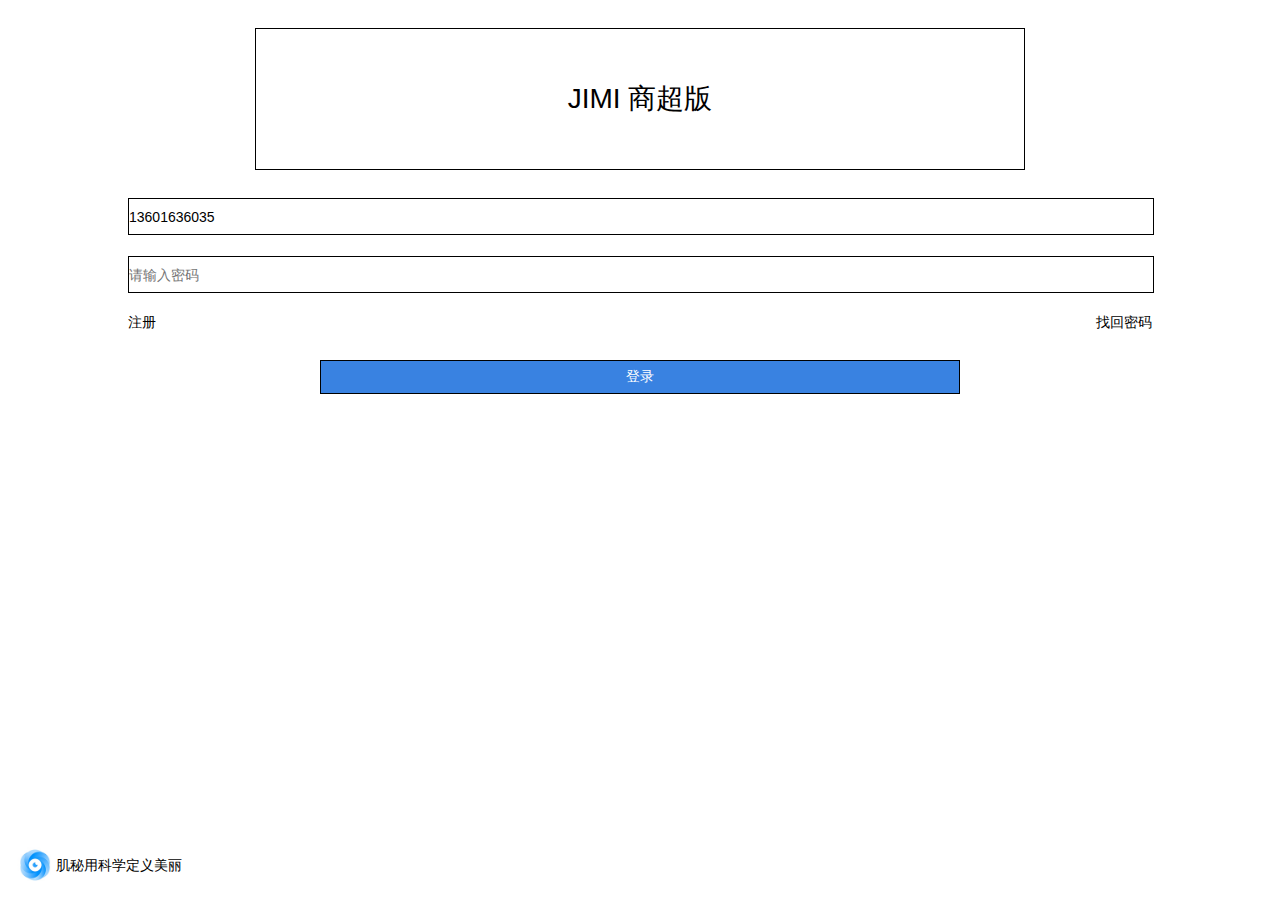
==== login.html @ e85bee16 "aaa" ====
<!DOCTYPE html>
<html>
<head lang="en">
    <meta charset="UTF-8">
    <meta name="viewport"
          content="width=device-width,initial-scale=1.0,maximum-scale=1.0,minimum-scale=1.0,user-scalable=no"/>
    <link rel="stylesheet" href="css/main.css"/>
    <link rel="stylesheet" href="css/component.css"/>
    <style type="text/css">
        .loginheader {
            border: 1px solid #000;
            width: 60%;
            height: 10rem;
            text-align: center;
            font-size: 2rem;
            line-height: 10rem;
            margin: 2rem auto;
        }

        .inputCon {
            /*border: 1px solid #000;*/
            width: 80%;
            margin: 1rem auto;
        }

        .inputCon input {
            display: block;
            border: 1px solid #000;
            width: 100%;
            margin-bottom: 1.5rem;
            height: 2.5rem;
        }

        .register {
            float: left;
        }

        .findPwd {
            float: right;
        }

        .login {
            border: 1px solid #000;
            text-align: center;
            box-sizing: border-box;
            padding: 0.5rem 0;
            width: 50%;
            margin: 2rem auto;
        }

        .bottomLogo {
            position: absolute;
            bottom: 1rem;
            left: 1rem;
            height: 3rem;
            /*border: 1px solid #000;*/
        }

        .bottomLogo img {
            height: 3rem;
            width: 3rem;
        }
    </style>
    <title>登录</title>
</head>
<body>
<div class="loginheader">JIMI 商超版</div>
<div class='inputCon'>
    <input class='input' type="number" placeholder="请输入手机号" value="13601636035"/>
    <input class='input' type="password" placeholder="请输入密码"/>

    <div><span class='register'>注册</span><span class='findPwd'>找回密码</span></div>
    <div style='clear: both'></div>
</div>

<div class='login normalBtn'>登录</div>
<div class='bottomLogo'>
    <img src="img/logo.jpg"/><span style='line-height: 3rem'>肌秘用科学定义美丽</span>
</div>
<script src="http://apps.bdimg.com/libs/jquery/2.1.1/jquery.min.js"></script>
<script src='js/tool/response.js'></script>
<script src='js/controller/controller.js'></script>
<script src='js/tool/fastclick.js'></script>
<script src='js/tool/md5.js'></script>
<script src='js/constant/jimiHost.js'></script>
<script>
    $(function () {
        FastClick.attach(document.body);

        //jqObj.............................
        var $inputCon = $('.inputCon');
        var $bottomLogo = $('.bottomLogo');

        //bindEvent..........................
        $inputCon.find('input').focus(function () {
            $bottomLogo.hide();
        }).blur(function () {
            $bottomLogo.show();
        })

        $('.login').click(function () {
                    var moblie = $inputCon.find('input').eq(0).val()
                    var pwdValueBeforeMD5 = $inputCon.find('input').eq(1).val()
                    if (moblie == '') {
                        alert('手机号不能为空');
                        return;
                    }
                    if (!(/^1\d{10}$/.test(moblie))) {
                        alert("手机号码格式不正确");
                        return;
                    }
                    if (pwdValueBeforeMD5 == '') {
                        alert('密码不能为空');
                        return;
                    }

                    controller.login({
                        pwd: MD5(pwdValueBeforeMD5),
                        mobile: moblie
                    }, function (json) {
                        console.log(JSON.stringify(json));

                        if (json.success == 1) {
                            localStorage.setItem('id', json.id);
                            if (json.ifInited == 1) {
                                window.location.href = 'shopDetail.html';
                            }
                            else if (json.ifInited == 0) {
                                window.location.href = 'marketInit.html';
                            }
                        } else if (json.success == 0) {
                            alert(json.message);
                        }
                    });


                }
        )

        $('.register').click(function () {
            window.location.href = 'register.html';
        })

    })
</script>
</body>
</html>
---- css/main.css ----
* {
    padding: 0;
    margin: 0;
    text-decoration: none;
    list-style: none;
    font: 14px '微软雅黑';
	font-family:"PingFang SC","Helvetica Neue",Helvetica,Arial,"Hiragino Sans GB","Microsoft Yahei","微软雅黑",STHeiti,"华文细黑",sans-serif;
    /**/
    -webkit-touch-callout: none;
    -webkit-tap-highlight-color: rgba(0, 0, 0, 0);
    -webkit-highlight: none;
    -webkit-text-size-adjust: none;

    -webkit-user-select: none;
    -ms-user-select: none;
    user-select: none;

    -webkit-overflow-scrolling: touch;
}

input, button, select, textarea {
    outline: 0 none;
    border: 0px;
    -webkit-appearance: none;
    -moz-appearance: none;
    appearance: none;

    -webkit-user-select: text;
    -ms-user-select: text;
    user-select: text;
}

body {
    box-sizing: border-box;
}

img {
    /*display: block;*/
    /*去掉底部白边*/
    /*position: relative;*/
    /*display: block;*/
    vertical-align: top;
}

a {
    color: rgb(4, 124, 255);
}
---- css/component.css ----
.normalBtn {
    color: white;
    background: #3982e1;
}
.disableBtn{
    background: #c5c5c5;
    color: #555555;
}
.controlHeader{
    height: 4rem;
    border-bottom: 1px solid #000;
}

.controlHeader .back{
    float: left;
    line-height: 4rem;
    padding: 0 1rem;
}
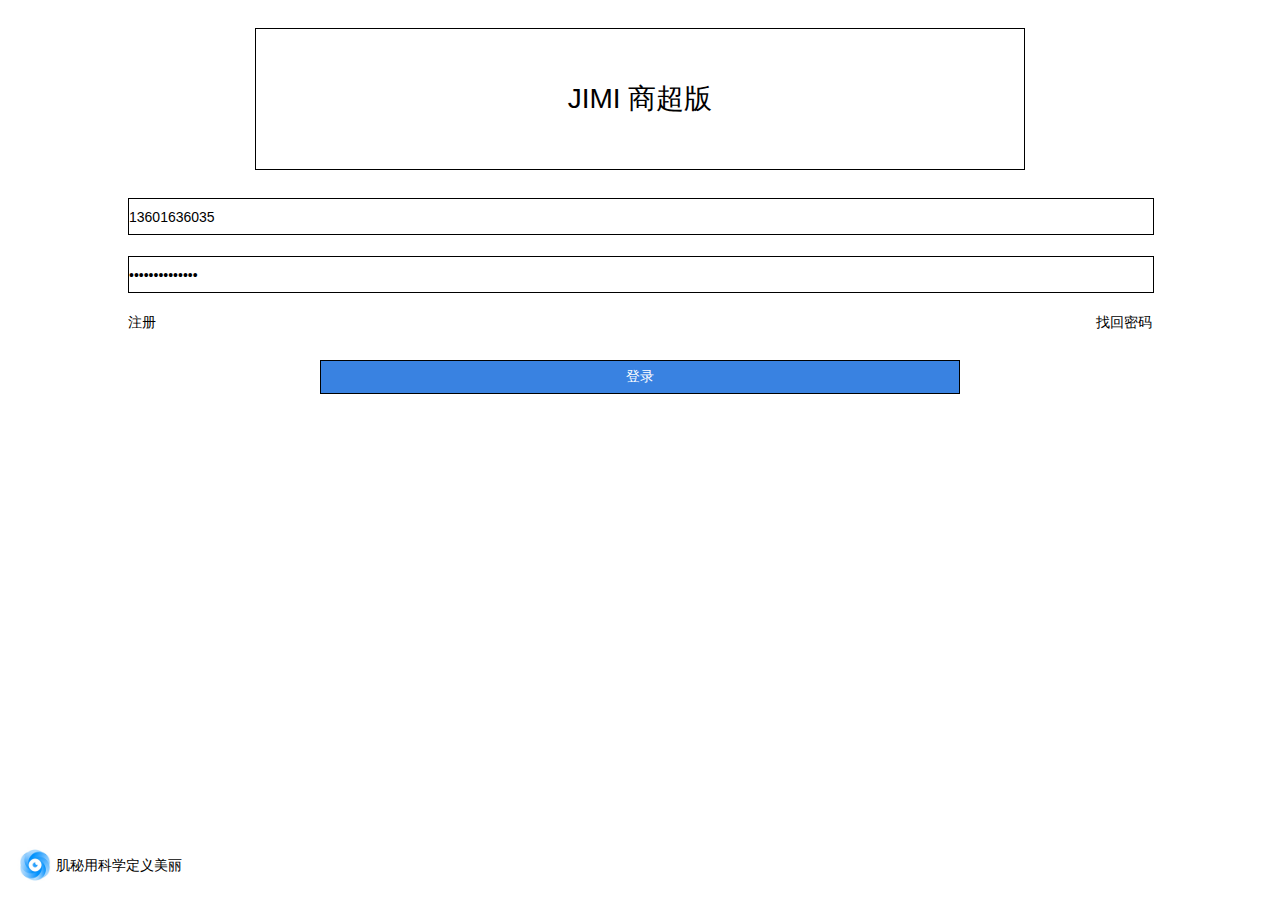
==== commit c8544120: "aaa" ====
--- a/login.html
+++ b/login.html
@@ -67,7 +67,7 @@
 <div class="loginheader">JIMI 商超版</div>
 <div class='inputCon'>
     <input class='input' type="number" placeholder="请输入手机号" value="13601636035"/>
-    <input class='input' type="password" placeholder="请输入密码"/>
+    <input class='input' type="password" placeholder="请输入密码" value='bbc46219272255'/>
 
     <div><span class='register'>注册</span><span class='findPwd'>找回密码</span></div>
     <div style='clear: both'></div>
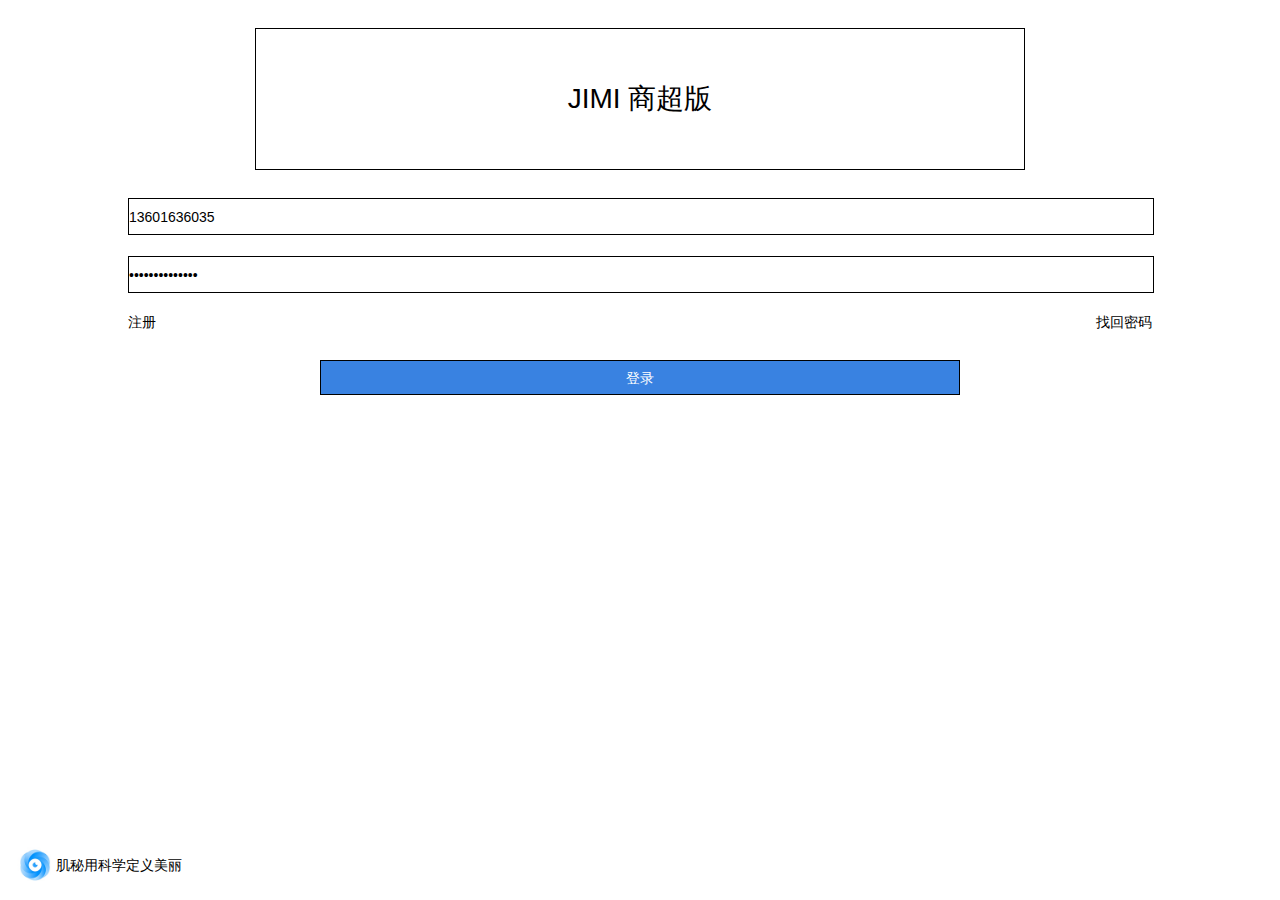
==== commit 2e08f181: "aaa" ====
--- a/login.html
+++ b/login.html
@@ -41,9 +41,7 @@
 
         .login {
             border: 1px solid #000;
-            text-align: center;
             box-sizing: border-box;
-            padding: 0.5rem 0;
             width: 50%;
             margin: 2rem auto;
         }
@@ -121,7 +119,7 @@
                         console.log(JSON.stringify(json));
 
                         if (json.success == 1) {
-                            localStorage.setItem('id', json.id);
+                            localStorage.setItem('uid', json.id);
                             if (json.ifInited == 1) {
                                 window.location.href = 'shopDetail.html';
                             }
--- a/css/component.css
+++ b/css/component.css
@@ -1,10 +1,16 @@
 .normalBtn {
     color: white;
     background: #3982e1;
+    text-align: center;
+    height: 2.5rem;
+    line-height: 2.5rem;
 }
 .disableBtn{
     background: #c5c5c5;
     color: #555555;
+    text-align: center;
+    height: 2.5rem;
+    line-height: 2.5rem;
 }
 .controlHeader{
     height: 4rem;
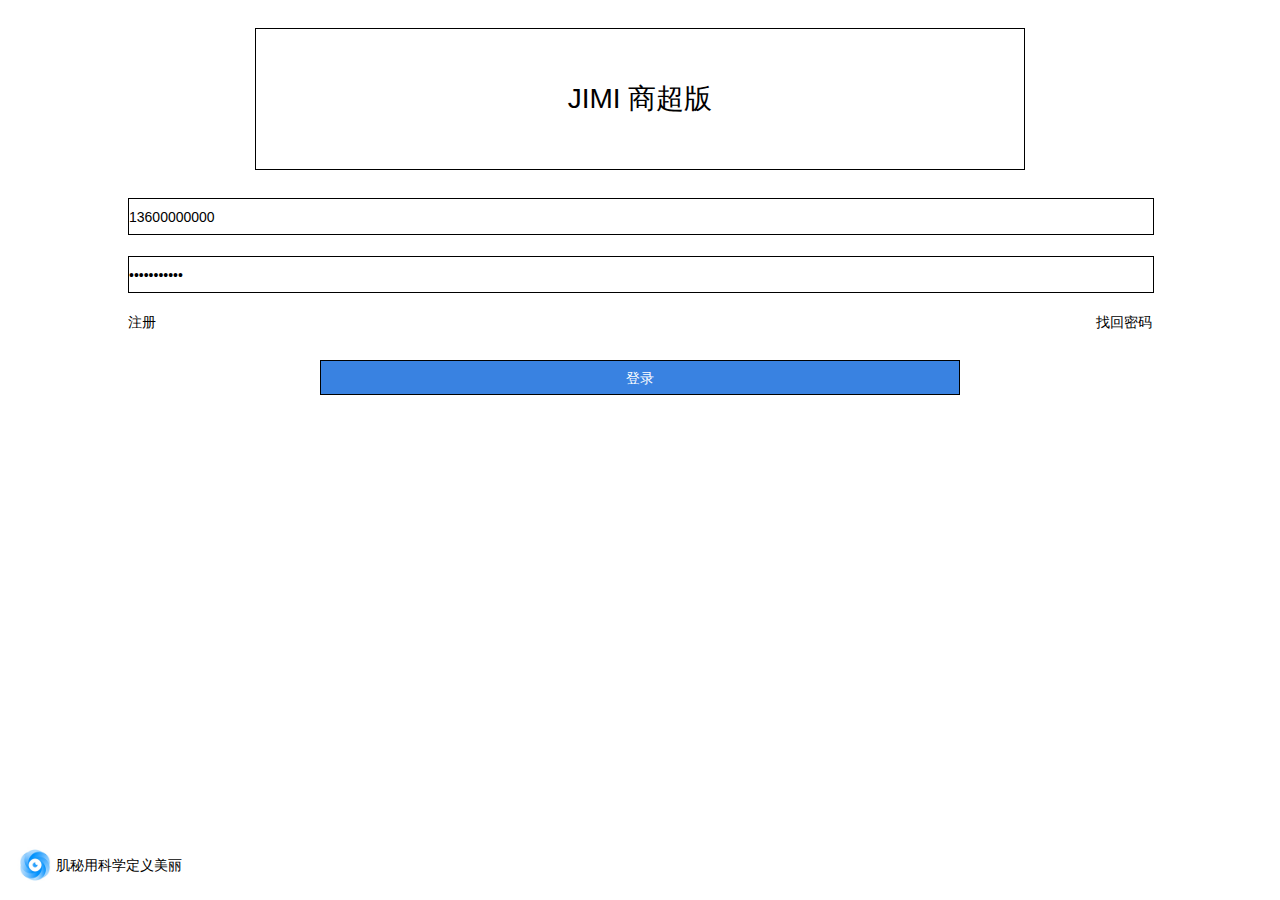
==== commit 4d8483d3: "aaa" ====
--- a/login.html
+++ b/login.html
@@ -64,8 +64,8 @@
 <body>
 <div class="loginheader">JIMI 商超版</div>
 <div class='inputCon'>
-    <input class='input' type="number" placeholder="请输入手机号" value="13601636035"/>
-    <input class='input' type="password" placeholder="请输入密码" value='bbc46219272255'/>
+    <input class='input' type="number" placeholder="请输入手机号" value="13600000000"/>
+    <input class='input' type="password" placeholder="请输入密码" value='13600000000'/>
 
     <div><span class='register'>注册</span><span class='findPwd'>找回密码</span></div>
     <div style='clear: both'></div>
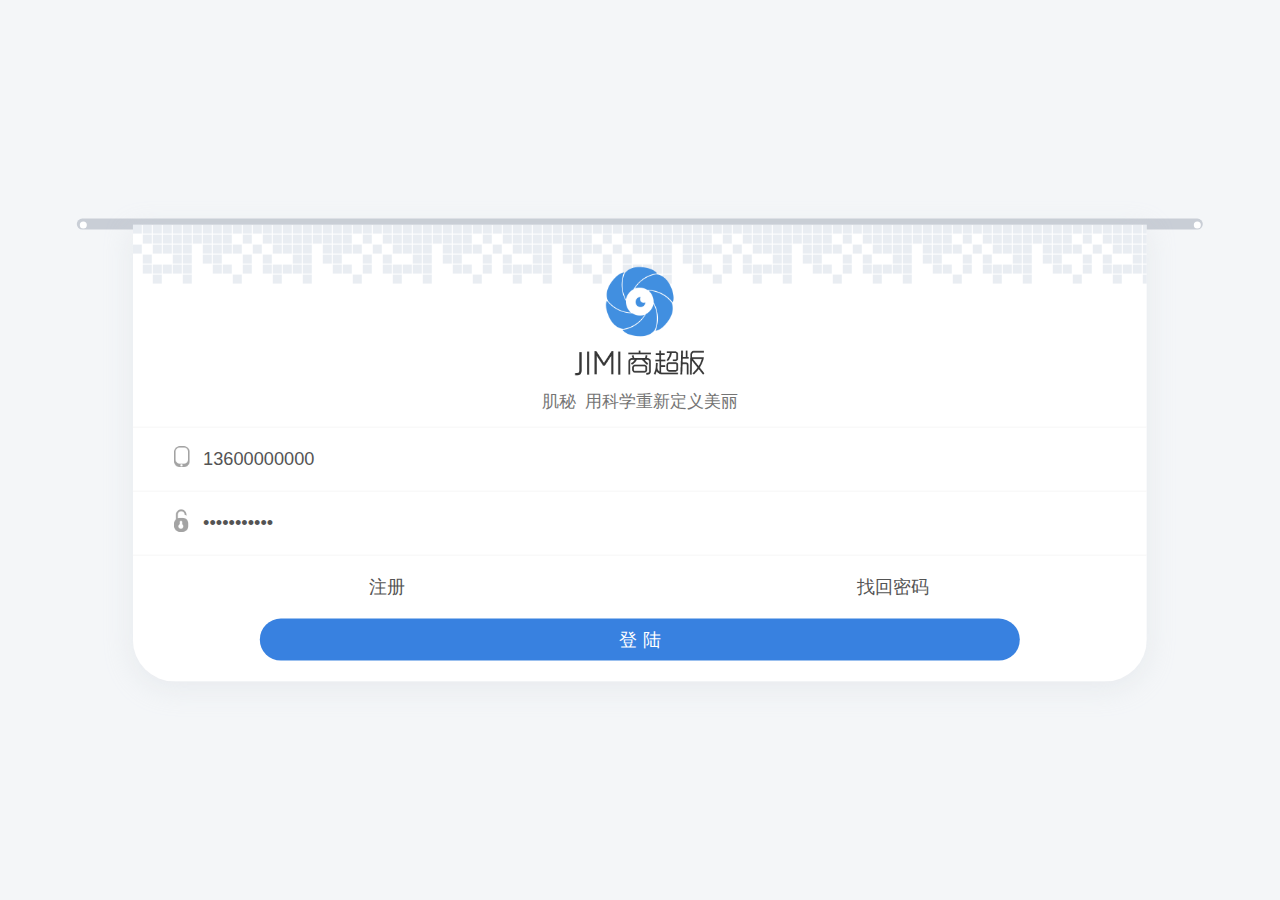
==== commit f1c824f4: "aaa" ====
--- a/login.html
+++ b/login.html
@@ -7,74 +7,140 @@
     <link rel="stylesheet" href="css/main.css"/>
     <link rel="stylesheet" href="css/component.css"/>
     <style type="text/css">
-        .loginheader {
-            border: 1px solid #000;
-            width: 60%;
-            height: 10rem;
+        body {
+            background: #f4f6f8;
+        }
+
+        .container {
+            position: absolute;
+            overflow: auto;
+            top: 0;
+            left: 0;
+            width: 100%;
+            height: 100%;
+        }
+
+        .conCenter {
+            /*border: 1px solid #000;*/
+            position: absolute;
+            width: 88%;
+            left: 50%;
+            top: 50%;
+            -webkit-transform: translateY(-50%) translateX(-50%);
+            transform: translateY(-50%) translateX(-50%);
+        }
+
+        .cloth {
+            box-sizing: border-box;
+            padding: 2rem 0 1.5rem;
+            margin-top: -0.4rem;
+            width: 90%;
+            margin-left: 5%;
+            background: #fff url(img/login/sp_bgimg.png) 0 0 repeat-x;
+            border-bottom-right-radius: 3rem;
+            border-bottom-left-radius: 3rem;
+            position: relative;
+            box-shadow: 0 0.4rem 2rem rgba(202, 208, 216, 0.3);
+        }
+
+        .logoImg {
+            margin: 1rem auto;
+            height: 5rem;
+        }
+
+        .logoText {
+            margin: 1rem auto;
+            height: 1.8rem;
+        }
+
+        .row {
+            border-top: 1px solid #f6f6f6;
+            height: 4.5rem;
+        }
+
+        #phone {
+            background: url(img/login/si_icon01.png) 2.5rem 1.1rem no-repeat;
+        }
+
+        #pwd {
+            background: url(img/login/si_icon02.png) 2.5rem 1.1rem no-repeat;
+        }
+
+        #phone, #pwd {
+            width: 100%;
+            height: 4.5rem;
+            border: none;
+            text-indent: 5rem;
+            font-size: 1.3rem;
+            color: #545454;
+            background-size: auto 2rem;
+        }
+
+        .row span {
+            width: 50%;
+            display: inline-block;
             text-align: center;
-            font-size: 2rem;
-            line-height: 10rem;
-            margin: 2rem auto;
-        }
-
-        .inputCon {
-            /*border: 1px solid #000;*/
-            width: 80%;
-            margin: 1rem auto;
-        }
-
-        .inputCon input {
-            display: block;
-            border: 1px solid #000;
-            width: 100%;
-            margin-bottom: 1.5rem;
-            height: 2.5rem;
-        }
-
-        .register {
-            float: left;
-        }
-
-        .findPwd {
-            float: right;
-        }
-
-        .login {
-            border: 1px solid #000;
-            box-sizing: border-box;
-            width: 50%;
-            margin: 2rem auto;
-        }
-
-        .bottomLogo {
-            position: absolute;
-            bottom: 1rem;
-            left: 1rem;
+            line-height: 4.5rem;
+            font-size: 1.3rem;
+            color: #545454;
+        }
+
+        #login {
+            width: 75%;
+            margin: 0rem auto;
+            font-size: 1.3rem;
             height: 3rem;
-            /*border: 1px solid #000;*/
-        }
-
-        .bottomLogo img {
-            height: 3rem;
-            width: 3rem;
-        }
+            line-height: 3rem;
+
+        }
+
+        .ajax {
+            text-align: center;
+            border-top: 1px solid #f6f6f6;
+            padding: 4rem 0;
+            font-size: 1.2rem;
+            line-height: 2rem;
+        }
+
+        .ajax img {
+            width: 1.5rem;
+            margin: 0.5rem auto;
+        }
+
+
     </style>
     <title>登录</title>
 </head>
 <body>
-<div class="loginheader">JIMI 商超版</div>
-<div class='inputCon'>
-    <input class='input' type="number" placeholder="请输入手机号" value="13600000000"/>
-    <input class='input' type="password" placeholder="请输入密码" value='13600000000'/>
-
-    <div><span class='register'>注册</span><span class='findPwd'>找回密码</span></div>
-    <div style='clear: both'></div>
+<div class="container">
+    <!-- 定位中间 -->
+    <div class="conCenter">
+        <div class="nail"></div>
+        <div class="cloth">
+            <div class='ori'>
+                <img class='logoImg' src="img/login/logo_img.png">
+                <img class='logoText' src="img/login/logo_text.png">
+
+                <div style="text-align: center;font-size: 1.2rem;
+    color: #747474;margin: 1rem auto;">肌秘&nbsp&nbsp用科学重新定义美丽
+                </div>
+
+                <div class='row'><input id="phone" type="text" placeholder="请输入手机号" value="13600000000"/></div>
+                <div class='row'><input id="pwd" type="password" placeholder="请输入密码" value="13600000000"/></div>
+                <div class='row'><span id='register'>注册</span><span id='findPwd'>找回密码</span></div>
+                <div class='normalBtn' id="login">登 陆</div>
+            </div>
+
+            <div class="ajax" style="display:none;">
+                <img src="img/login/loading.gif">
+
+                <p>登录中...</p>
+            </div>
+        </div>
+    </div>
 </div>
 
-<div class='login normalBtn'>登录</div>
-<div class='bottomLogo'>
-    <img src="img/logo.jpg"/><span style='line-height: 3rem'>肌秘用科学定义美丽</span>
-</div>
+
 <script src="http://apps.bdimg.com/libs/jquery/2.1.1/jquery.min.js"></script>
 <script src='js/tool/response.js'></script>
 <script src='js/controller/controller.js'></script>
@@ -86,19 +152,15 @@
         FastClick.attach(document.body);
 
         //jqObj.............................
-        var $inputCon = $('.inputCon');
-        var $bottomLogo = $('.bottomLogo');
-
-        //bindEvent..........................
-        $inputCon.find('input').focus(function () {
-            $bottomLogo.hide();
-        }).blur(function () {
-            $bottomLogo.show();
-        })
-
-        $('.login').click(function () {
-                    var moblie = $inputCon.find('input').eq(0).val()
-                    var pwdValueBeforeMD5 = $inputCon.find('input').eq(1).val()
+
+        $login = $('#login');
+        $ori = $('.ori');
+        $ajax = $('.ajax');
+
+        //bindEvent...........................
+        $('#login').click(function () {
+                    var moblie = $('#phone').val()
+                    var pwdValueBeforeMD5 = $('#pwd').val()
                     if (moblie == '') {
                         alert('手机号不能为空');
                         return;
@@ -112,30 +174,35 @@
                         return;
                     }
 
-                    controller.login({
-                        pwd: MD5(pwdValueBeforeMD5),
-                        mobile: moblie
-                    }, function (json) {
-                        console.log(JSON.stringify(json));
-
-                        if (json.success == 1) {
-                            localStorage.setItem('uid', json.id);
-                            if (json.ifInited == 1) {
-                                window.location.href = 'shopDetail.html';
+
+                    $ori.slideUp();
+                    $ajax.slideDown('slow', function () {
+                        controller.login({
+                            pwd: MD5(pwdValueBeforeMD5),
+                            mobile: moblie
+                        }, function (json) {
+                            console.log(JSON.stringify(json));
+                            if (json.success == 1) {
+                                localStorage.setItem('uid', json.id);
+                                if (json.ifInited == 1) {
+                                    //如果该用户已经初始化 跳转到商品详情页
+                                    window.location.href = 'shopDetail.html';
+                                }
+                                else if (json.ifInited == 0) {
+                                    //该用户没有初始化 跳转到初始化页面
+                                    window.location.href = 'marketInit.html';
+                                }
+                            } else if (json.success == 0) {
+                                alert(json.message);
                             }
-                            else if (json.ifInited == 0) {
-                                window.location.href = 'marketInit.html';
-                            }
-                        } else if (json.success == 0) {
-                            alert(json.message);
-                        }
+                        });
                     });
 
 
                 }
         )
 
-        $('.register').click(function () {
+        $('#register').click(function () {
             window.location.href = 'register.html';
         })
 
--- a/css/main.css
+++ b/css/main.css
@@ -38,7 +38,7 @@
     /*display: block;*/
     /*去掉底部白边*/
     /*position: relative;*/
-    /*display: block;*/
+    display: block;
     vertical-align: top;
 }
 
--- a/css/component.css
+++ b/css/component.css
@@ -1,24 +1,70 @@
 .normalBtn {
-    color: white;
-    background: #3982e1;
+    background: #3881e0;
+    color: #fff;
+    border-radius: 1.5rem;
     text-align: center;
     height: 2.5rem;
     line-height: 2.5rem;
 }
-.disableBtn{
+
+.disableBtn {
     background: #c5c5c5;
     color: #555555;
     text-align: center;
+    border-radius: 1.5rem;
     height: 2.5rem;
     line-height: 2.5rem;
 }
-.controlHeader{
-    height: 4rem;
+
+.controlHeader {
+    height: 3rem;
+    line-height: 3rem;
     border-bottom: 1px solid #000;
 }
 
-.controlHeader .back{
+.controlHeader .back {
     float: left;
-    line-height: 4rem;
+    line-height: 3rem;
     padding: 0 1rem;
-}+}
+
+.floatBtn {
+    position: fixed;
+    border: 1px solid #000;
+    height: 5rem;
+    line-height: 5rem;
+    text-align: center;
+    width: 5rem;
+    border-radius: 50%;
+    background: lightblue;
+    top: 50%;
+    right: 5%;
+}
+
+
+/*�ܸ�*/
+.nail {
+    height: 0.8rem;
+    background: #c9ced6;
+    -webkit-border-radius: 0.4rem;
+    border-radius: 0.4rem;
+    position: relative;
+}
+
+.nail:before, .nail:after {
+    content: "";
+    background: white;
+    border-radius: 50%;
+    width: 0.5rem;
+    height: 0.5rem;
+    position: absolute;
+    top: 0.2rem;
+}
+
+.nail:before {
+    left: 0.2rem;
+}
+
+.nail:after {
+    right: 0.2rem;
+}
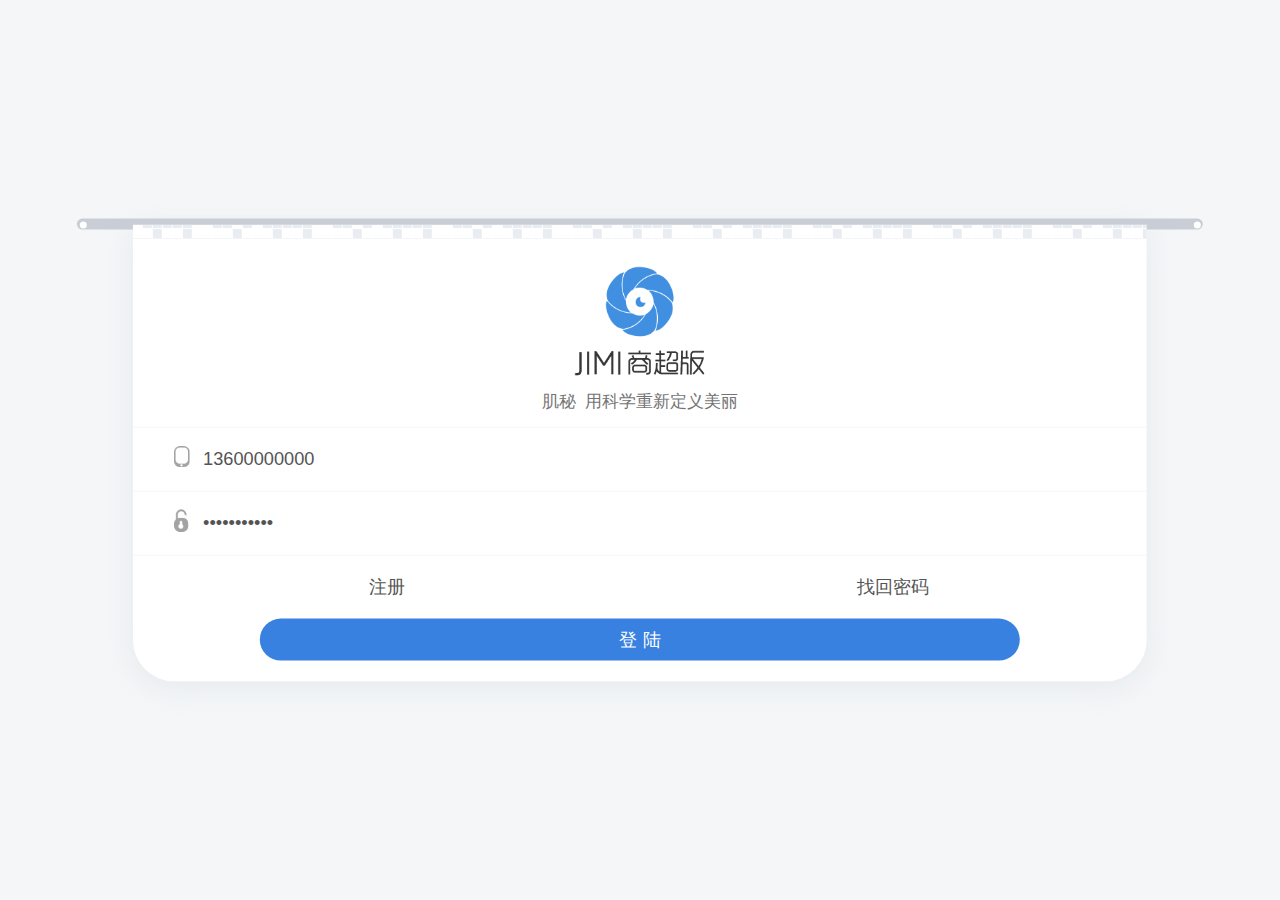
==== commit 2d6f5f67: "aaa" ====
--- a/login.html
+++ b/login.html
@@ -36,11 +36,8 @@
             margin-top: -0.4rem;
             width: 90%;
             margin-left: 5%;
-            background: #fff url(img/login/sp_bgimg.png) 0 0 repeat-x;
-            border-bottom-right-radius: 3rem;
-            border-bottom-left-radius: 3rem;
             position: relative;
-            box-shadow: 0 0.4rem 2rem rgba(202, 208, 216, 0.3);
+
         }
 
         .logoImg {
@@ -89,9 +86,6 @@
             width: 75%;
             margin: 0rem auto;
             font-size: 1.3rem;
-            height: 3rem;
-            line-height: 3rem;
-
         }
 
         .ajax {
@@ -116,7 +110,7 @@
     <!-- 定位中间 -->
     <div class="conCenter">
         <div class="nail"></div>
-        <div class="cloth">
+        <div class="cloth toiletPaper">
             <div class='ori'>
                 <img class='logoImg' src="img/login/logo_img.png">
                 <img class='logoText' src="img/login/logo_text.png">
@@ -177,25 +171,28 @@
 
                     $ori.slideUp();
                     $ajax.slideDown('slow', function () {
-                        controller.login({
-                            pwd: MD5(pwdValueBeforeMD5),
-                            mobile: moblie
-                        }, function (json) {
-                            console.log(JSON.stringify(json));
-                            if (json.success == 1) {
-                                localStorage.setItem('uid', json.id);
-                                if (json.ifInited == 1) {
-                                    //如果该用户已经初始化 跳转到商品详情页
-                                    window.location.href = 'shopDetail.html';
-                                }
-                                else if (json.ifInited == 0) {
-                                    //该用户没有初始化 跳转到初始化页面
-                                    window.location.href = 'marketInit.html';
-                                }
-                            } else if (json.success == 0) {
-                                alert(json.message);
-                            }
-                        });
+                        controller.direct(
+                                jimiHost,
+                                'login.php',
+                                {
+                                    pwd: MD5(pwdValueBeforeMD5),
+                                    mobile: moblie,
+                                }, function (json) {
+                                    console.log(JSON.stringify(json));
+                                    if (json.success == 1) {
+                                        localStorage.setItem('uid', json.id);
+                                        if (json.ifInited == 1) {
+                                            //如果该用户已经初始化 跳转到商品详情页
+                                            window.location.href = 'shopDetail.html';
+                                        }
+                                        else if (json.ifInited == 0) {
+                                            //该用户没有初始化 跳转到初始化页面
+                                            window.location.href = 'marketInit.html';
+                                        }
+                                    } else if (json.success == 0) {
+                                        alert(json.message);
+                                    }
+                                });
                     });
 
 
--- a/css/main.css
+++ b/css/main.css
@@ -41,7 +41,3 @@
     display: block;
     vertical-align: top;
 }
-
-a {
-    color: rgb(4, 124, 255);
-}--- a/css/component.css
+++ b/css/component.css
@@ -3,8 +3,8 @@
     color: #fff;
     border-radius: 1.5rem;
     text-align: center;
-    height: 2.5rem;
-    line-height: 2.5rem;
+    height:3rem;
+    line-height: 3rem;
 }
 
 .disableBtn {
@@ -12,9 +12,11 @@
     color: #555555;
     text-align: center;
     border-radius: 1.5rem;
-    height: 2.5rem;
-    line-height: 2.5rem;
+    height:3rem;
+    line-height:3rem;
 }
+
+
 
 .controlHeader {
     height: 3rem;
@@ -68,3 +70,11 @@
 .nail:after {
     right: 0.2rem;
 }
+
+/**/
+.toiletPaper{
+    background: #fff url(../img/login/sp_bgimg.png) 0 -3.25rem repeat-x;
+    border-bottom-right-radius: 3rem;
+    border-bottom-left-radius: 3rem;
+    box-shadow: 0 0.4rem 2rem rgba(202, 208, 216, 0.3);
+}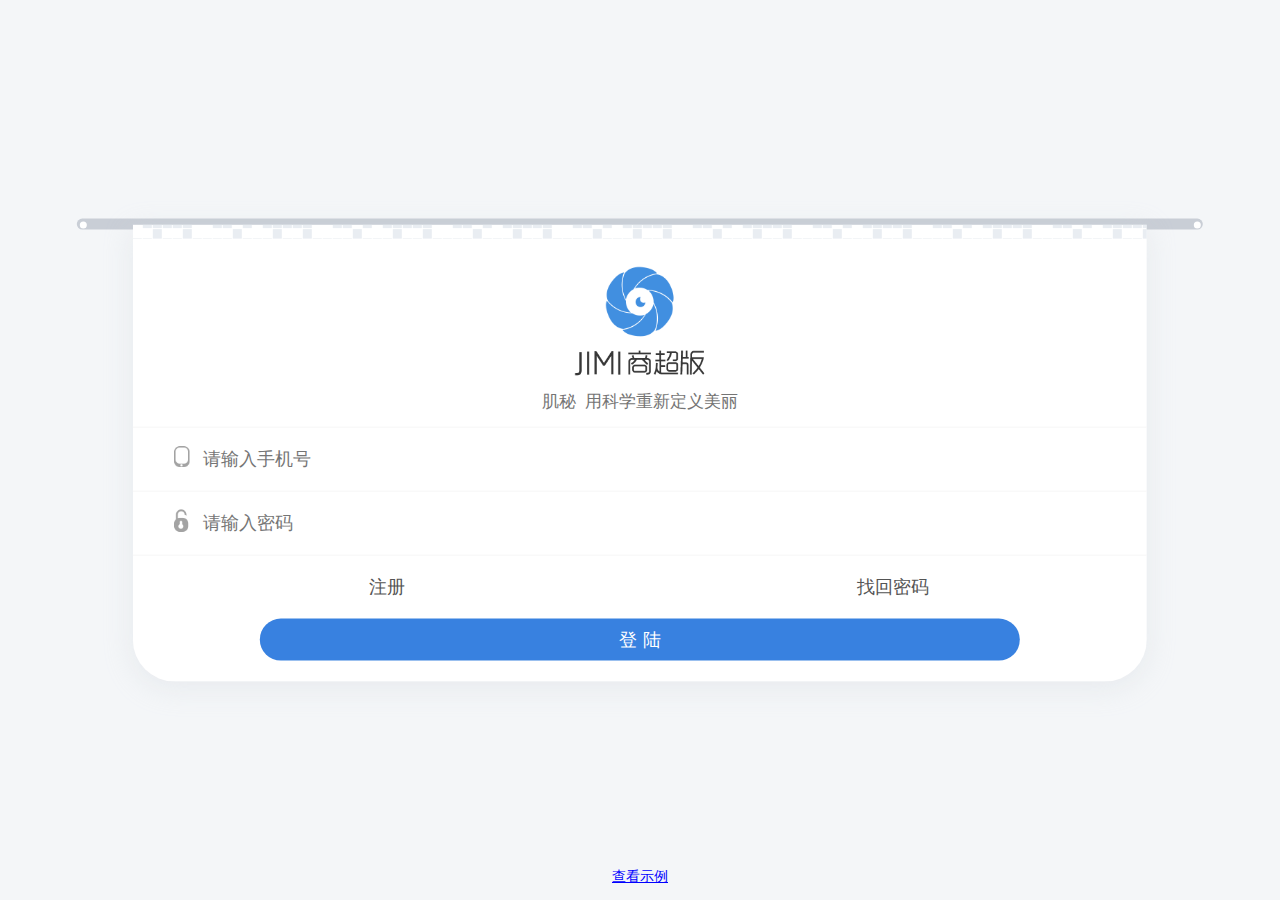
==== commit 734627ff: "aaa" ====
--- a/login.html
+++ b/login.html
@@ -101,6 +101,14 @@
             margin: 0.5rem auto;
         }
 
+        #checkDemo {
+            position: absolute;
+            bottom: 1rem;
+            width: 100%;
+            text-align: center;
+            color: blue;
+            text-decoration: underline;
+        }
 
     </style>
     <title>登录</title>
@@ -119,8 +127,8 @@
     color: #747474;margin: 1rem auto;">肌秘&nbsp&nbsp用科学重新定义美丽
                 </div>
 
-                <div class='row'><input id="phone" type="text" placeholder="请输入手机号" value="13600000000"/></div>
-                <div class='row'><input id="pwd" type="password" placeholder="请输入密码" value="13600000000"/></div>
+                <div class='row'><input id="phone" type="text" placeholder="请输入手机号" value=""/></div>
+                <div class='row'><input id="pwd" type="password" placeholder="请输入密码" value=""/></div>
                 <div class='row'><span id='register'>注册</span><span id='findPwd'>找回密码</span></div>
                 <div class='normalBtn' id="login">登 陆</div>
             </div>
@@ -132,6 +140,8 @@
             </div>
         </div>
     </div>
+    <div id='checkDemo'>查看示例</div>
+
 </div>
 
 
@@ -203,6 +213,31 @@
             window.location.href = 'register.html';
         })
 
+        $('#checkDemo').click(function () {
+            controller.direct(
+                    jimiHost,
+                    'login.php',
+                    {
+                        pwd: MD5('13600000000'),
+                        mobile: '13600000000',
+                    }, function (json) {
+                        console.log(JSON.stringify(json));
+                        if (json.success == 1) {
+                            localStorage.setItem('uid', json.id);
+                            if (json.ifInited == 1) {
+                                //如果该用户已经初始化 跳转到商品详情页
+                                window.location.href = 'shopDetail.html';
+                            }
+                            else if (json.ifInited == 0) {
+                                //该用户没有初始化 跳转到初始化页面
+                                window.location.href = 'marketInit.html';
+                            }
+                        } else if (json.success == 0) {
+                            alert(json.message);
+                        }
+                    });
+        })
+
     })
 </script>
 </body>
--- a/css/component.css
+++ b/css/component.css
@@ -1,9 +1,10 @@
+/*ͨ�ð�ť*/
 .normalBtn {
     background: #3881e0;
     color: #fff;
     border-radius: 1.5rem;
     text-align: center;
-    height:3rem;
+    height: 3rem;
     line-height: 3rem;
 }
 
@@ -12,24 +13,12 @@
     color: #555555;
     text-align: center;
     border-radius: 1.5rem;
-    height:3rem;
-    line-height:3rem;
+    height: 3rem;
+    line-height: 3rem;
 }
 
 
-
-.controlHeader {
-    height: 3rem;
-    line-height: 3rem;
-    border-bottom: 1px solid #000;
-}
-
-.controlHeader .back {
-    float: left;
-    line-height: 3rem;
-    padding: 0 1rem;
-}
-
+/*�����Ĳ��԰�ť*/
 .floatBtn {
     position: fixed;
     border: 1px solid #000;
@@ -42,7 +31,6 @@
     top: 50%;
     right: 5%;
 }
-
 
 /*�ܸ�*/
 .nail {
@@ -72,9 +60,35 @@
 }
 
 /**/
-.toiletPaper{
+.toiletPaper {
     background: #fff url(../img/login/sp_bgimg.png) 0 -3.25rem repeat-x;
     border-bottom-right-radius: 3rem;
     border-bottom-left-radius: 3rem;
     box-shadow: 0 0.4rem 2rem rgba(202, 208, 216, 0.3);
+}
+
+.listContainer{
+    box-sizing: border-box;
+    margin: 1rem auto;
+    width: 90%;
+    height: 76%;
+    /*padding: 0.5rem 1.5rem 0.5rem 1.5rem;*/
+    background: #fff;
+    overflow: scroll;
+    border-radius: 1.5rem;
+    box-shadow: 1px 1px 10px 3px rgba(219, 228, 237, 0.5);
+}
+.listSec{
+    display: inline-block;
+    width: 50%;
+    text-align: center;
+    box-sizing: border-box;
+    line-height: 2rem;
+    font-size: 1.1rem;
+    color: #545454;
+    padding: 1rem 1rem;
+    border-bottom: 1px solid #f1f3f4;
+    border-right: 1px solid #f1f3f4;
+    position: relative;
+    overflow: hidden;
 }